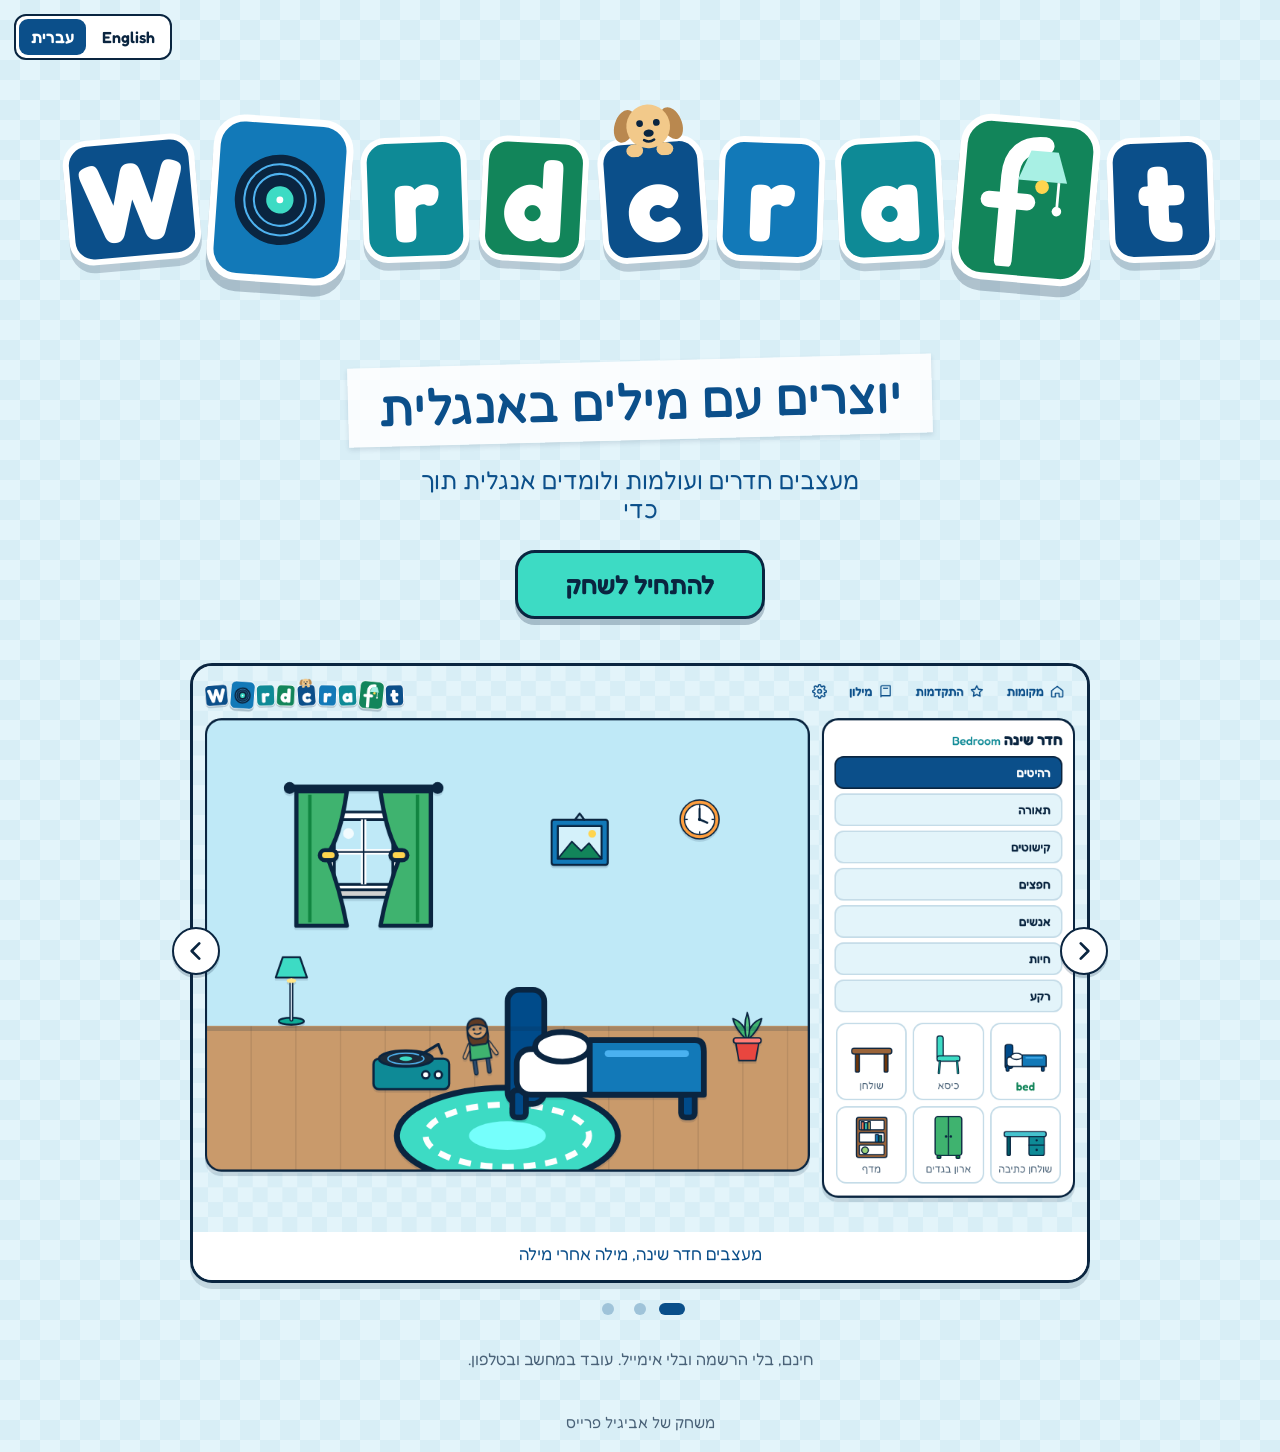
==== index.html @ b5afb5a6 "First playable version of Wordcraft - Landing page with the sticker logo, start button, swipeable sc" ====
<!doctype html>
<html lang="he" dir="rtl">
<head>
<meta charset="utf-8">
<meta name="viewport" content="width=device-width, initial-scale=1, viewport-fit=cover">
<title>Wordcraft – יוצרים עם מילים באנגלית</title>
<meta name="description" content="Wordcraft: מעצבים חדרים ועולמות ולומדים אנגלית תוך כדי. משחק חינמי בדפדפן, בלי הרשמה.">
<meta name="theme-color" content="#0B4F8A">
<link rel="manifest" href="manifest.webmanifest">
<link rel="icon" href="icons/icon.svg" type="image/svg+xml">
<link rel="stylesheet" href="css/style.css">
</head>
<body class="landing">
<div class="lang-switch" dir="ltr">
  <button data-lang="he" aria-pressed="true">עברית</button>
  <button data-lang="en" aria-pressed="false">English</button>
</div>
<main class="land">
  <div class="land-logo" id="logo"></div>
  <p class="land-tagline" data-t="tagline">מעצבים חדרים ועולמות ולומדים אנגלית תוך כדי</p>
  <a class="btn primary huge" href="play.html" id="start" data-t="start">להתחיל לשחק</a>

  <section class="shots" aria-roledescription="carousel" aria-label="Screenshots">
    <button class="shot-nav prev" aria-label="Previous screenshot"><svg viewBox="0 0 24 24" aria-hidden="true"><path d="M15 5l-7 7 7 7" fill="none" stroke="currentColor" stroke-width="2.5" stroke-linecap="round" stroke-linejoin="round"/></svg></button>
    <div class="shot-track" id="track" dir="ltr" tabindex="0">
      <figure class="shot"><img src="images/screen-bedroom.png" alt="חדר שינה מעוצב במשחק" width="1200" height="760" loading="lazy"><figcaption data-t="cap1">מעצבים חדר שינה, מילה אחרי מילה</figcaption></figure>
      <figure class="shot"><img src="images/screen-park.png" alt="פארק מעוצב במשחק" width="1200" height="760" loading="lazy"><figcaption data-t="cap2">בונים פארק, ונותנים לאנשים פעולות במשפטים</figcaption></figure>
      <figure class="shot"><img src="images/screen-task.png" alt="משימת מילה במשחק" width="1200" height="760" loading="lazy"><figcaption data-t="cap3">כל חפץ נפתח במשימה קטנה באנגלית</figcaption></figure>
    </div>
    <button class="shot-nav next" aria-label="Next screenshot"><svg viewBox="0 0 24 24" aria-hidden="true"><path d="M9 5l7 7-7 7" fill="none" stroke="currentColor" stroke-width="2.5" stroke-linecap="round" stroke-linejoin="round"/></svg></button>
    <div class="dots" role="tablist"></div>
  </section>

  <p class="land-note" data-t="note">חינם, בלי הרשמה ובלי אימייל. עובד במחשב ובטלפון.</p>
</main>
<footer class="land-foot"><span data-t="by">משחק של אביגיל פרייס</span></footer>

<script type="module">
import { logoHTML } from './js/logo.js';
document.getElementById('logo').innerHTML = logoHTML();

const TEXT = {
  he: { tagline: 'מעצבים חדרים ועולמות ולומדים אנגלית תוך כדי', start: 'להתחיל לשחק', note: 'חינם, בלי הרשמה ובלי אימייל. עובד במחשב ובטלפון.',
        cap1: 'מעצבים חדר שינה, מילה אחרי מילה', cap2: 'בונים פארק, ונותנים לאנשים פעולות במשפטים', cap3: 'כל חפץ נפתח במשימה קטנה באנגלית', by: 'משחק של אביגיל פרייס' },
  en: { tagline: 'Design rooms and worlds, and learn English along the way', start: 'Start playing', note: 'Free, no sign-up, no email. Works on computer and phone.',
        cap1: 'Design a bedroom, word by word', cap2: 'Build a park and give people actions with sentences', cap3: 'Every item opens with a small English task', by: 'A game by Avigail Price' },
};
let lang = 'he';
try { const s = JSON.parse(localStorage.getItem('wordcraft.v1') || '{}'); if (s.ui) lang = s.ui; } catch {}
function setLang(l) {
  lang = l;
  document.documentElement.lang = l;
  document.documentElement.dir = l === 'he' ? 'rtl' : 'ltr';
  document.querySelectorAll('[data-t]').forEach((el) => { el.textContent = TEXT[l][el.dataset.t]; });
  document.querySelectorAll('[data-lang]').forEach((b) => b.setAttribute('aria-pressed', b.dataset.lang === l));
  document.getElementById('start').href = 'play.html?lang=' + l;
}
document.querySelectorAll('[data-lang]').forEach((b) => { b.onclick = () => setLang(b.dataset.lang); });
setLang(lang);

// Screenshots: one at a time, swipe or tap the arrows (no auto-play).
const track = document.getElementById('track');
const shots = [...track.children];
const dots = document.querySelector('.dots');
dots.innerHTML = shots.map((_, i) => `<button role="tab" aria-label="${i + 1}"></button>`).join('');
const go = (i) => { i = (i + shots.length) % shots.length; track.scrollTo({ left: shots[i].offsetLeft - track.offsetLeft, behavior: 'smooth' }); };
const current = () => Math.round(track.scrollLeft / track.clientWidth);
const mark = () => [...dots.children].forEach((d, i) => d.setAttribute('aria-selected', i === current()));
track.addEventListener('scroll', () => requestAnimationFrame(mark));
document.querySelector('.shot-nav.prev').onclick = () => go(current() - 1);
document.querySelector('.shot-nav.next').onclick = () => go(current() + 1);
[...dots.children].forEach((d, i) => { d.onclick = () => go(i); });
track.addEventListener('keydown', (e) => { if (e.key === 'ArrowLeft') go(current() - 1); if (e.key === 'ArrowRight') go(current() + 1); });
mark();
if ('serviceWorker' in navigator) navigator.serviceWorker.register('./sw.js').catch(() => {});
</script>
</body>
</html>
---- css/style.css ----
/* Wordcraft styles. Palette: blues, turquoise and greens with subtle checkers. */
/* Fredoka font, self-hosted (SIL Open Font License, see fonts/OFL-LICENSE.txt). Works offline. */
@font-face { font-family: 'Fredoka'; font-style: normal; font-display: swap; font-weight: 300 700;
  src: url(../fonts/fredoka-hebrew-wght-normal.woff2) format('woff2-variations');
  unicode-range: U+0307-0308, U+0590-05FF, U+200C-2010, U+20AA, U+25CC, U+FB1D-FB4F; }
@font-face { font-family: 'Fredoka'; font-style: normal; font-display: swap; font-weight: 300 700;
  src: url(../fonts/fredoka-latin-wght-normal.woff2) format('woff2-variations');
  unicode-range: U+0000-00FF, U+0131, U+0152-0153, U+02BB-02BC, U+02C6, U+02DA, U+02DC, U+0304, U+0308, U+0329, U+2000-206F, U+20AC, U+2122, U+2191, U+2193, U+2212, U+2215, U+FEFF, U+FFFD; }
:root {
  --navy: #0A2540;
  --blue: #0B4F8A;
  --mid: #1279B8;
  --teal: #0E8A96;
  --green: #12855A;
  --turq: #3DDBC4;
  --turq-dark: #0B8C7C;
  --sky: #E3F4FA;
  --sky2: #D8EEF6;
  --white: #FFFFFF;
  --muted: #4A6278;
  --radius: 18px;
  --shadow: 0 6px 0 rgba(10, 37, 64, 0.14);
  font-family: 'Fredoka', system-ui, 'Segoe UI', Arial, sans-serif;
  color: var(--navy);
}
* { box-sizing: border-box; }
html, body { margin: 0; min-height: 100%; }
body {
  background: repeating-conic-gradient(var(--sky2) 0 25%, var(--sky) 0 50%) 0 0 / 40px 40px;
  -webkit-tap-highlight-color: transparent;
}
button { font: inherit; color: inherit; cursor: pointer; }
svg { display: block; }
:focus-visible { outline: 3px solid var(--mid); outline-offset: 2px; }
.small { font-size: 0.92rem; color: var(--muted); }
.center { text-align: center; }
.loading { text-align: center; margin-top: 30vh; font-size: 1.4rem; }

/* ---------- buttons ---------- */
.btn {
  display: inline-flex; align-items: center; justify-content: center; gap: 8px;
  min-height: 44px; padding: 8px 18px; border-radius: 14px; border: 2px solid var(--navy);
  background: var(--white); font-weight: 600; font-size: 1rem; text-decoration: none;
  box-shadow: 0 3px 0 rgba(10, 37, 64, 0.2); transition: transform 0.08s;
}
.btn:active { transform: translateY(2px); box-shadow: 0 1px 0 rgba(10, 37, 64, 0.2); }
.btn svg { width: 20px; height: 20px; }
.btn.primary { background: var(--turq); border-color: var(--navy); color: var(--navy); }
.btn.primary:hover { background: #55E3CF; }
.btn.danger { background: #FFE5E2; border-color: #B3261E; color: #8C1D18; }
.btn.ghost { border-color: transparent; background: transparent; box-shadow: none; color: var(--blue); }
.btn.ghost:hover { background: rgba(255, 255, 255, 0.7); }
.btn.huge { font-size: 1.6rem; padding: 16px 48px; min-height: 64px; border-radius: 20px; border-width: 3px; box-shadow: 0 6px 0 rgba(10, 37, 64, 0.25); }
.icon-btn { width: 44px; height: 44px; border-radius: 12px; border: 2px solid transparent; background: transparent; display: grid; place-items: center; }
.icon-btn:hover { background: var(--sky); }
.icon-btn svg { width: 24px; height: 24px; }

/* ---------- logo ---------- */
.logo { display: flex; flex-direction: column; align-items: center; gap: 0.7em; }
.lg-row { display: flex; align-items: center; gap: 0.11em; font-weight: 700; font-size: 1em; line-height: 1; }
.lg-tile {
  position: relative; display: flex; align-items: center; justify-content: center;
  width: 0.95em; height: 1.12em; font-size: 1em; color: #fff; text-transform: lowercase;
  border: 0.055em solid #fff; border-radius: 0.22em; box-shadow: 0 0.07em 0 rgba(10, 37, 64, 0.2);
}
.lg-tile.big { width: 1.25em; height: 1.48em; border-width: 0.07em; border-radius: 0.28em; box-shadow: 0 0.1em 0 rgba(10, 37, 64, 0.24); }
.lg-tile:first-child { text-transform: none; width: 1.18em; }
.lg-tile svg { width: 76%; height: auto; }
.lg-tile .lg-dog { position: absolute; top: -0.42em; left: 50%; width: 0.72em; margin-left: -0.36em; }
.lg-sub {
  margin: 0; padding: 0.18em 0.6em; font-size: 0.45em; font-weight: 500; color: var(--blue);
  background: rgba(255, 255, 255, 0.85); transform: rotate(-1.5deg); box-shadow: 0 0.05em 0.1em rgba(10, 37, 64, 0.12);
}

/* ---------- landing ---------- */
.landing .lang-switch { position: absolute; top: 14px; left: 14px; display: flex; gap: 4px; background: #fff; border: 2px solid var(--navy); border-radius: 12px; padding: 3px; }
.lang-switch button { border: 0; background: transparent; padding: 6px 12px; border-radius: 9px; min-height: 36px; font-weight: 600; }
.lang-switch button[aria-pressed="true"] { background: var(--blue); color: #fff; }
.land { max-width: 1100px; margin: 0 auto; padding: 72px 20px 24px; display: flex; flex-direction: column; align-items: center; gap: 26px; text-align: center; }
.land-logo { font-size: clamp(34px, 9.5vw, 112px); padding-top: 0.4em; }
.land-tagline { margin: 0; font-size: clamp(1.05rem, 2.6vw, 1.5rem); color: var(--blue); max-width: 34ch; }
.land-note { margin: 0; color: var(--muted); }
.land-foot { text-align: center; padding: 20px; color: var(--muted); font-size: 0.95rem; }
.shots { position: relative; width: min(900px, 100%); margin-top: 18px; }
.shot-track { display: flex; overflow-x: auto; scroll-snap-type: x mandatory; scrollbar-width: none; border-radius: 22px; border: 3px solid var(--navy); background: #fff; box-shadow: var(--shadow); }
.shot-track::-webkit-scrollbar { display: none; }
.shot { flex: 0 0 100%; margin: 0; scroll-snap-align: center; }
.shot img { width: 100%; height: auto; display: block; aspect-ratio: 1200 / 760; object-fit: cover; background: var(--sky); }
.shot figcaption { padding: 12px 16px 16px; font-size: 1.05rem; color: var(--blue); }
.shot-nav { position: absolute; top: 40%; width: 48px; height: 48px; border-radius: 50%; border: 2px solid var(--navy); background: #fff; display: grid; place-items: center; box-shadow: 0 3px 0 rgba(10, 37, 64, 0.2); z-index: 2; }
.shot-nav svg { width: 26px; height: 26px; }
.shot-nav.prev { left: -18px; }
.shot-nav.next { right: -18px; }
.dots { display: flex; justify-content: center; gap: 4px; margin-top: 12px; }
.dots button { width: 28px; height: 28px; border: 0; background: transparent; display: grid; place-items: center; padding: 0; }
.dots button::after { content: ''; width: 12px; height: 12px; border-radius: 50%; background: #9FC3D9; }
.dots button[aria-selected="true"]::after { background: var(--blue); width: 26px; border-radius: 6px; }
@media (max-width: 640px) { .shot-nav { display: none; } .land { padding-top: 64px; } }

/* ---------- top bar ---------- */
.topbar { display: flex; align-items: center; justify-content: space-between; gap: 10px; padding: 10px 16px 4px; flex-wrap: wrap; }
.mini-logo { font-size: 26px; text-decoration: none; padding-top: 10px; }
.top-actions { display: flex; gap: 2px; flex-wrap: wrap; }
.top-actions .btn { padding: 6px 12px; }
.glowable { position: relative; }
.glowable.glow::after { content: ''; position: absolute; top: 2px; inset-inline-end: -2px; width: 12px; height: 12px; border-radius: 50%; background: #FFD54F; border: 2px solid var(--navy); box-shadow: 0 0 0 0 rgba(255, 213, 79, 0.8); animation: glow 1.4s infinite; }
@keyframes glow { 0% { box-shadow: 0 0 0 0 rgba(255, 213, 79, 0.9); } 70% { box-shadow: 0 0 0 12px rgba(255, 213, 79, 0); } 100% { box-shadow: 0 0 0 0 rgba(255, 213, 79, 0); } }
@media (max-width: 560px) { .top-actions .btn span { display: none; } .top-actions .btn { padding: 6px 10px; } .mini-logo { font-size: 20px; } }

/* ---------- home ---------- */
.home { max-width: 1000px; margin: 0 auto; padding: 16px 20px 40px; }
.home-title { font-size: clamp(1.6rem, 4vw, 2.4rem); margin: 18px 0 4px; text-align: center; }
.home-sub { text-align: center; color: var(--muted); margin: 0 0 24px; }
.place-grid { display: grid; grid-template-columns: repeat(auto-fill, minmax(210px, 1fr)); gap: 18px; }
.place-card {
  position: relative; display: flex; flex-direction: column; align-items: center; gap: 6px; padding: 18px 14px 16px;
  background: #fff; border: 3px solid var(--navy); border-radius: 22px; box-shadow: var(--shadow); transition: transform 0.12s;
}
.place-card:hover { transform: translateY(-3px) rotate(-0.6deg); }
.place-card.soon { background: rgba(255, 255, 255, 0.6); border-style: dashed; justify-content: center; cursor: default; box-shadow: none; }
.place-card.soon:hover { transform: none; }
.place-art { display: flex; gap: 4px; height: 80px; align-items: flex-end; }
.place-art span { width: 64px; }
.place-name { font-weight: 600; font-size: 1.2rem; }
.place-en { color: var(--teal); font-size: 0.95rem; }
.place-count { position: absolute; top: 10px; inset-inline-start: 10px; min-width: 28px; height: 28px; padding: 0 8px; border-radius: 14px; background: var(--turq); border: 2px solid var(--navy); font-weight: 600; display: grid; place-items: center; }

/* ---------- world ---------- */
.world { display: grid; grid-template-columns: minmax(0, 1fr) 340px; gap: 16px; padding: 8px 16px 20px; max-width: 1400px; margin: 0 auto; align-items: start; }
@media (max-width: 860px) { .world { grid-template-columns: 1fr; } }
.scene-wrap { position: relative; }
.scene {
  user-select: none; -webkit-user-select: none;
  position: relative; width: 100%; aspect-ratio: 4 / 3; max-height: calc(100vh - 120px); overflow: hidden; touch-action: none;
  border: 3px solid var(--navy); border-radius: 22px; box-shadow: var(--shadow);
  background: linear-gradient(to bottom, var(--s0) 0 var(--split), var(--s1) var(--split) 100%);
}
.scene::before { content: ''; position: absolute; inset: 0; pointer-events: none; }
.scene-bedroom::before { background: repeating-linear-gradient(90deg, transparent 0 58px, rgba(0, 0, 0, 0.08) 58px 60px) 0 var(--split) / 100% 100% no-repeat; clip-path: inset(var(--split) 0 0 0); }
.scene-bedroom::after { content: ''; position: absolute; left: 0; right: 0; top: var(--split); height: 6px; background: rgba(10, 37, 64, 0.18); }
.scene-park::before { background: radial-gradient(circle at 20% 80%, rgba(255, 255, 255, 0.18) 0 2px, transparent 3px) 0 0 / 26px 22px; clip-path: inset(var(--split) 0 0 0); }
.scene-track::before { background: repeating-linear-gradient(90deg, #fff 0 40px, transparent 40px 80px) 0 calc(var(--split) + (100% - var(--split)) / 2) / 100% 5px no-repeat; }
.scene-track::after { content: ''; position: absolute; left: 0; right: 0; top: var(--split); height: 10px; background: repeating-linear-gradient(90deg, #E9463F 0 24px, #fff 24px 48px); border-bottom: 2px solid var(--navy); }
.scene-dressup { background: var(--s0); display: grid; place-items: center; }
.scene-empty { position: absolute; inset: 0; display: grid; place-items: center; margin: 0; padding: 20px; text-align: center; font-size: 1.15rem; color: var(--blue); }

.placed { position: absolute; transform: translate(-50%, -50%); cursor: grab; user-select: none; touch-action: none; }
.placed svg { width: 100%; height: auto; overflow: visible; filter: drop-shadow(0 3px 0 rgba(10, 37, 64, 0.12)); }
.placed.sel .flipper { outline: 3px dashed var(--mid); outline-offset: 4px; border-radius: 8px; }
.placed.dragging { cursor: grabbing; z-index: 50; }
.placed.dragging svg { filter: drop-shadow(0 10px 6px rgba(10, 37, 64, 0.25)); }
.pop-in .flipper { animation: popin 0.4s cubic-bezier(0.3, 1.6, 0.6, 1); }
@keyframes popin { from { transform: scale(0.2); } }
.zz { position: absolute; top: -10%; right: -10%; font-weight: 700; color: var(--blue); font-size: 0.9rem; animation: zz 2s infinite; }
@keyframes zz { 50% { transform: translateY(-6px); opacity: 0.5; } }
.act-sit .flipper { transform-origin: bottom; }
.act-sit svg { transform: scaleY(0.82) translateY(10%); }
.act-dance svg { animation: dance 0.9s ease-in-out infinite; transform-origin: bottom center; }
.act-jump svg { animation: jump 0.8s ease-in-out infinite; }
.act-sleep svg { transform: rotate(-80deg); }
.act-wave svg { animation: wave 1.2s ease-in-out infinite; transform-origin: bottom center; }
@keyframes dance { 0%, 100% { transform: rotate(-8deg); } 50% { transform: rotate(8deg); } }
@keyframes jump { 0%, 100% { transform: translateY(0); } 50% { transform: translateY(-22%); } }
@keyframes wave { 0%, 100% { transform: rotate(0); } 50% { transform: rotate(5deg); } }
@media (prefers-reduced-motion: reduce) { .act-dance svg, .act-jump svg, .act-wave svg, .zz, .glowable.glow::after { animation: none; } }

.char-wrap { height: 94%; aspect-ratio: 1 / 2; border: 0; background: transparent; padding: 0; border-radius: 16px; }
.char-wrap svg { width: 100%; height: 100%; overflow: visible; }
.char-wrap.sel { outline: 3px dashed var(--mid); outline-offset: 4px; }

.toolbar {
  display: flex; align-items: center; gap: 4px; flex-wrap: wrap; justify-content: center; margin: 12px auto 0; width: fit-content; max-width: 100%;
  padding: 6px 8px; background: #fff; border: 2px solid var(--navy); border-radius: 16px; box-shadow: var(--shadow); user-select: none;
}
.toolbar[hidden] { display: none; }
.tb-name { font-weight: 600; padding: 0 8px; color: var(--blue); }
.tb { display: inline-flex; align-items: center; gap: 6px; min-height: 44px; min-width: 44px; padding: 6px 10px; border: 0; border-radius: 12px; background: transparent; justify-content: center; }
.tb:hover { background: var(--sky); }
.tb svg { width: 22px; height: 22px; }
.tb.danger { color: #B3261E; }
.tb.worn .mini { width: 34px; height: 34px; display: block; }
.tb.worn .mini svg { width: 100%; height: 100%; }

.panel { background: #fff; border: 3px solid var(--navy); border-radius: 22px; box-shadow: var(--shadow); padding: 14px; max-height: calc(100vh - 110px); display: flex; flex-direction: column; min-height: 0; }
@media (max-width: 860px) { .panel { max-height: none; } }
.panel-title { margin: 0 0 10px; font-size: 1.25rem; }
.panel-title .en { color: var(--teal); font-weight: 500; font-size: 1rem; }
.cats { display: flex; flex-direction: column; gap: 6px; margin-bottom: 12px; }
@media (max-width: 860px) { .cats { flex-direction: row; flex-wrap: wrap; } }
.cat { text-align: start; padding: 10px 14px; min-height: 44px; border-radius: 12px; border: 2px solid #C5DCE8; background: var(--sky); font-weight: 600; }
.cat.on { background: var(--blue); color: #fff; border-color: var(--navy); }
.grid { display: grid; grid-template-columns: repeat(auto-fill, minmax(88px, 1fr)); gap: 8px; overflow-y: auto; padding: 2px; }
.tile-item { position: relative; display: flex; flex-direction: column; align-items: center; gap: 2px; padding: 8px 4px 6px; border: 2px solid #C5DCE8; border-radius: 14px; background: #fff; min-height: 104px; }
.tile-item:hover { border-color: var(--mid); background: #F4FBFE; }
.tile-art { width: 64px; height: 64px; display: block; }
.tile-art svg { width: 100%; height: 100%; }
.tile-item .en { font-weight: 600; color: var(--green); font-size: 0.95rem; }
.tile-item .lbl { color: var(--muted); font-size: 0.85rem; }
.tile-item.locked .tile-art { filter: grayscale(1); opacity: 0.35; }
.tile-item .lock { position: absolute; inset: 0; display: flex; flex-direction: column; align-items: center; justify-content: center; gap: 2px; color: var(--navy); font-size: 0.75rem; text-align: center; padding: 4px; }
.tile-item .lock svg { width: 24px; height: 24px; }
.swatch-big { width: 56px; height: 56px; border-radius: 12px; border: 2px solid var(--navy); display: block; margin-bottom: 4px; }

/* ---------- overlays: task window, sheets ---------- */
.overlay { position: fixed; inset: 0; background: rgba(10, 37, 64, 0.45); display: grid; place-items: center; padding: 16px; z-index: 100; opacity: 0; transition: opacity 0.18s; }
.overlay.show { opacity: 1; }
.task {
  position: relative; width: min(520px, 100%); max-height: calc(100vh - 32px); overflow-y: auto; background: #fff; border: 3px solid var(--navy); border-radius: 26px;
  box-shadow: 0 10px 0 rgba(10, 37, 64, 0.25); padding: 22px 22px 18px; text-align: center; transform: scale(0.94); transition: transform 0.18s;
}
.overlay.show .task { transform: scale(1); }
.task.shake { animation: shake 0.35s; }
@keyframes shake { 20%, 60% { transform: translateX(-8px); } 40%, 80% { transform: translateX(8px); } }
.task.win { animation: win 0.5s; }
@keyframes win { 50% { transform: scale(1.04); } }
.task-close { position: absolute; top: 10px; inset-inline-end: 10px; }
.badge { position: absolute; top: 14px; inset-inline-start: 14px; background: #FFD54F; border: 2px solid var(--navy); border-radius: 10px; padding: 2px 10px; font-weight: 600; transform: rotate(-4deg); }
.task-art { width: 150px; height: 150px; margin: 4px auto 6px; background: repeating-conic-gradient(var(--sky2) 0 25%, var(--sky) 0 50%) 0 0 / 24px 24px; border-radius: 22px; border: 2px solid #C5DCE8; padding: 12px; }
.task-art svg { width: 100%; height: 100%; }
.task-prompt { font-size: 1.3rem; font-weight: 600; margin: 8px 0 14px; }
.task-body { display: flex; flex-direction: column; align-items: center; gap: 12px; }
.task-hint { min-height: 0; margin: 10px 0 0; font-size: 1.4rem; letter-spacing: 0.08em; color: var(--teal); font-weight: 600; white-space: pre-wrap; }
.task-hint.on { min-height: 1.6em; }
.task-feedback { min-height: 1.5em; margin: 8px 0 0; font-weight: 600; font-size: 1.1rem; }
.task-feedback.good { color: var(--green); }
.task-feedback.bad { color: #B3261E; }
.task-feedback.hint { color: var(--blue); }
.choices { display: grid; grid-template-columns: 1fr 1fr; gap: 10px; width: 100%; }
.choice { min-height: 56px; border: 2px solid var(--navy); border-radius: 14px; background: var(--sky); font-size: 1.3rem; font-weight: 600; box-shadow: 0 3px 0 rgba(10, 37, 64, 0.18); }
.choice:hover { background: #fff; }
.choice.right { background: var(--turq); }
.choice.gone { opacity: 0.25; text-decoration: line-through; box-shadow: none; }
.slots, .tiles { display: flex; flex-wrap: wrap; justify-content: center; gap: 6px; }
.slot { width: 44px; height: 52px; border: 0; border-bottom: 4px solid var(--navy); background: var(--sky); border-radius: 8px 8px 4px 4px; font-size: 1.6rem; font-weight: 700; }
.slot.locked { background: #CFF5EE; border-bottom-color: var(--turq-dark); }
.gap { width: 18px; }
.tile { min-width: 46px; height: 50px; padding: 0 10px; border: 2px solid var(--navy); border-radius: 12px; background: #fff; font-size: 1.5rem; font-weight: 600; box-shadow: 0 3px 0 rgba(10, 37, 64, 0.18); }
.tile.word { font-size: 1.15rem; }
.tile.used { opacity: 0.25; box-shadow: none; }
.sentence-line { min-height: 48px; width: 100%; border-bottom: 3px solid var(--navy); font-size: 1.3rem; font-weight: 600; display: flex; align-items: center; justify-content: center; }
.row { display: flex; gap: 8px; width: 100%; align-items: center; }
.row.center { justify-content: center; }
.text-in { flex: 1; min-width: 0; min-height: 52px; padding: 8px 14px; border: 2px solid var(--navy); border-radius: 14px; font: inherit; font-size: 1.3rem; }
.big-listen { min-height: 64px; padding: 10px 26px; font-size: 1.2rem; background: var(--sky); }
.big-listen svg { width: 30px; height: 30px; }
.mic.rec, .mic-sm.rec { background: #FFE5E2; animation: glow 1.2s infinite; }
.mic-sm { border: 2px solid var(--navy); flex: 0 0 auto; }
.value-chip { display: inline-flex; align-items: center; gap: 8px; padding: 6px 14px; border: 2px solid var(--navy); border-radius: 999px; font-weight: 600; background: var(--sky); }
.value-chip .sw { width: 22px; height: 22px; border-radius: 50%; border: 2px solid var(--navy); }
.small-box { width: min(420px, 100%); }

.sheet { width: min(640px, 100%); max-height: calc(100vh - 32px); overflow-y: auto; background: #fff; border: 3px solid var(--navy); border-radius: 24px; box-shadow: 0 10px 0 rgba(10, 37, 64, 0.25); }
.sheet-head { display: flex; align-items: center; justify-content: space-between; padding: 14px 16px 6px 20px; position: sticky; top: 0; background: #fff; }
.sheet-head h2 { margin: 0; font-size: 1.4rem; }
.sheet-body { padding: 4px 20px 22px; }
.sheet h3 { margin: 20px 0 8px; }
.rank-card { display: flex; flex-direction: column; align-items: center; padding: 16px; background: repeating-conic-gradient(var(--sky2) 0 25%, var(--sky) 0 50%) 0 0 / 24px 24px; border-radius: 18px; border: 2px solid #C5DCE8; }
.rank-label { color: var(--muted); }
.rank-name { font-size: 2rem; font-weight: 700; color: var(--blue); }
.rank-pts { font-weight: 600; color: var(--green); }
.bar { height: 18px; border-radius: 9px; background: var(--sky); border: 2px solid var(--navy); overflow: hidden; margin: 14px 0 6px; }
.bar span { display: block; height: 100%; background: linear-gradient(90deg, var(--turq), var(--mid)); }
.prizes { display: grid; grid-template-columns: repeat(auto-fill, minmax(120px, 1fr)); gap: 10px; }
.prize { display: flex; flex-direction: column; align-items: center; gap: 4px; padding: 10px; border: 2px dashed #C5DCE8; border-radius: 14px; text-align: center; font-size: 0.9rem; }
.prize .tile-art { filter: grayscale(1); opacity: 0.4; }
.prize span svg { width: 16px; height: 16px; display: inline-block; vertical-align: -3px; }
.prize.got { border-style: solid; border-color: var(--turq); background: #F0FCFA; }
.prize.got .tile-art { filter: none; opacity: 1; }
.dict { display: grid; grid-template-columns: repeat(auto-fill, minmax(120px, 1fr)); gap: 10px; }
.dict-item { display: flex; flex-direction: column; align-items: center; gap: 2px; padding: 10px; border: 2px solid #C5DCE8; border-radius: 14px; background: #fff; }
.dict-item b { color: var(--green); font-size: 1.1rem; }
.set-row { display: flex; align-items: center; justify-content: space-between; gap: 10px; padding: 6px 0; }
.seg { display: inline-flex; border: 2px solid var(--navy); border-radius: 12px; overflow: hidden; }
.seg button { min-width: 44px; min-height: 40px; border: 0; background: #fff; font-weight: 600; padding: 0 14px; }
.seg button + button { border-inline-start: 2px solid var(--navy); }
.seg button.on { background: var(--blue); color: #fff; }
.seg.wide button { min-width: 110px; }
.sheet .btn.danger { margin-top: 18px; }

.popover { position: absolute; z-index: 120; background: #fff; border: 2px solid var(--navy); border-radius: 16px; box-shadow: var(--shadow); padding: 8px; }
.palette { display: grid; grid-template-columns: repeat(6, 40px); gap: 6px; }
.palette .sw { width: 40px; height: 40px; border-radius: 50%; border: 2px solid var(--navy); }
.palette .sw:hover { transform: scale(1.1); }
.pop-list { display: flex; flex-direction: column; gap: 4px; min-width: 150px; }
.pop-item { min-height: 44px; border: 0; border-radius: 10px; background: var(--sky); font-weight: 600; padding: 0 14px; text-align: start; }
.pop-item:hover { background: var(--turq); }
.pop-row { display: flex; gap: 4px; }

.toast { position: fixed; left: 50%; bottom: 24px; transform: translate(-50%, 30px); background: var(--navy); color: #fff; padding: 12px 20px; border-radius: 14px; font-weight: 600; z-index: 200; opacity: 0; transition: all 0.25s; max-width: calc(100% - 32px); text-align: center; }
.toast.show { opacity: 1; transform: translate(-50%, 0); }
.confetti { position: fixed; top: -12px; width: 10px; height: 14px; border-radius: 2px; z-index: 150; pointer-events: none; animation: fall 1.8s ease-in forwards; }
@keyframes fall { to { transform: translate(var(--dx), 105vh) rotate(540deg); } }
.choice:last-child:nth-child(odd) { grid-column: 1 / -1; }
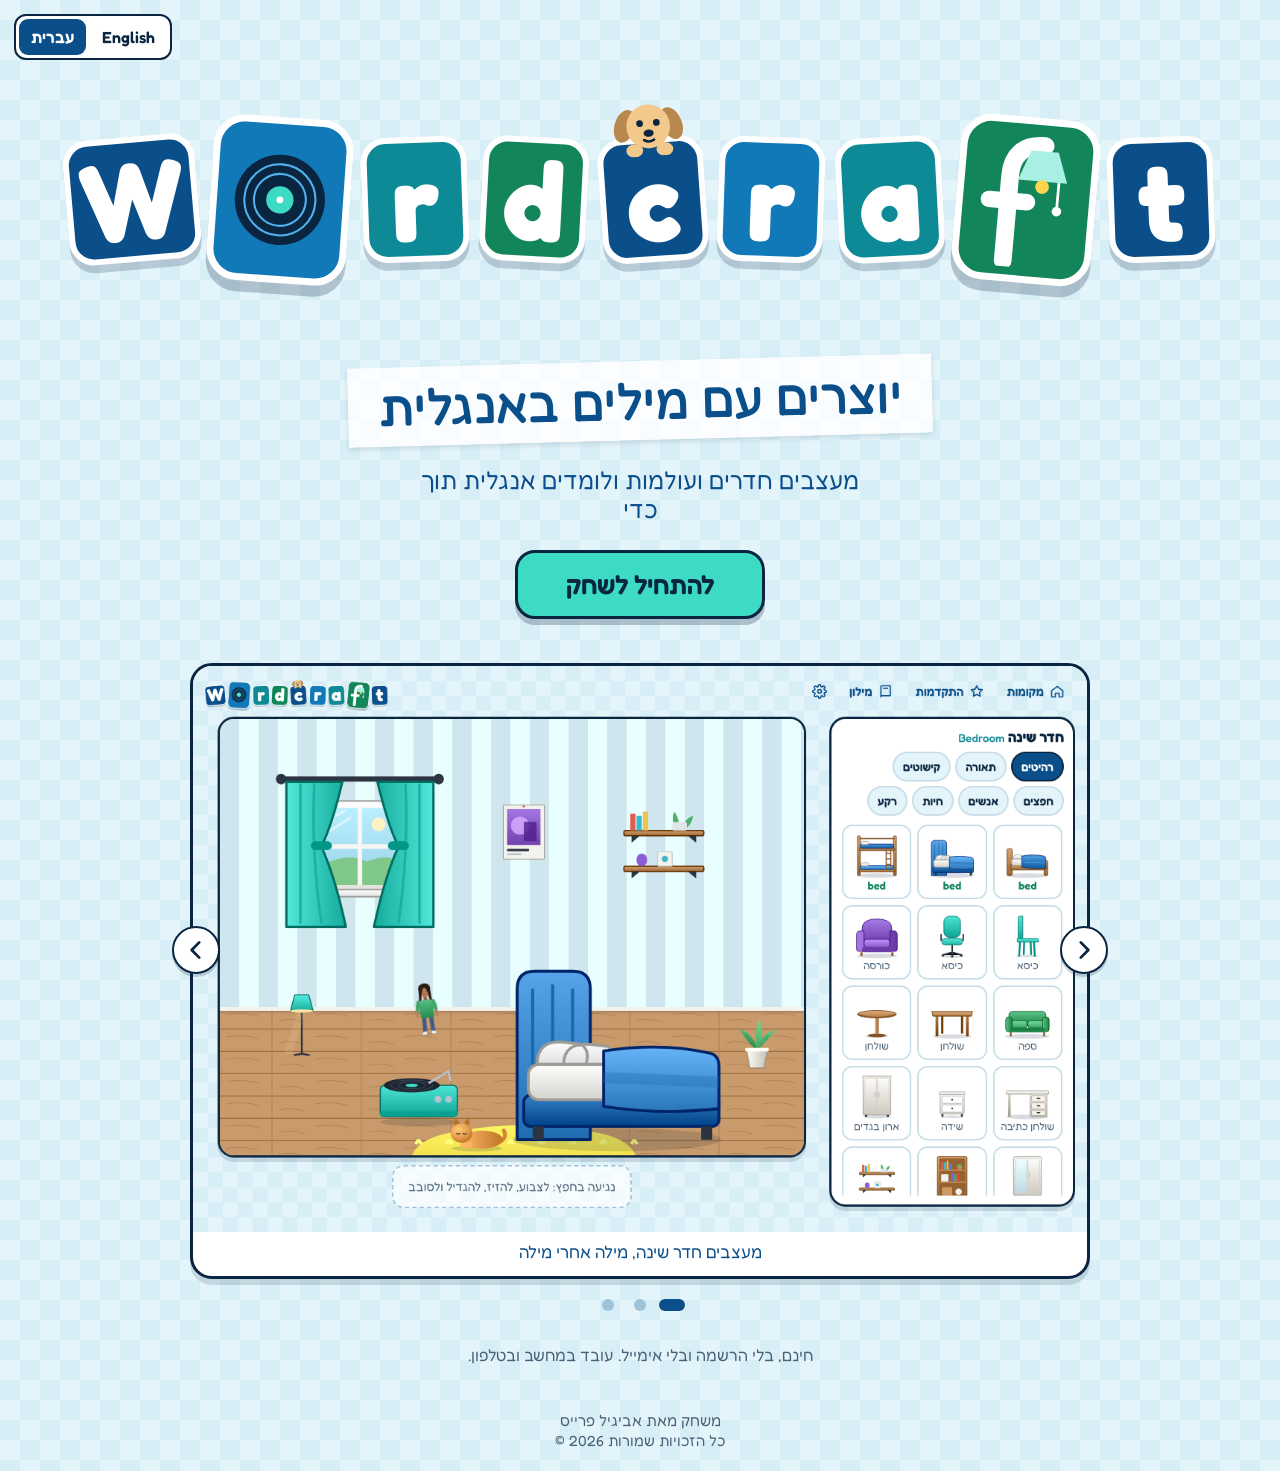
==== commit 93b6e984: "Feedback round 1: realistic teen style, dress-up rebuild, layout fixes Landing: screenshots sized to" ====
--- a/index.html
+++ b/index.html
@@ -22,10 +22,12 @@
 
   <section class="shots" aria-roledescription="carousel" aria-label="Screenshots">
     <button class="shot-nav prev" aria-label="Previous screenshot"><svg viewBox="0 0 24 24" aria-hidden="true"><path d="M15 5l-7 7 7 7" fill="none" stroke="currentColor" stroke-width="2.5" stroke-linecap="round" stroke-linejoin="round"/></svg></button>
-    <div class="shot-track" id="track" dir="ltr" tabindex="0">
-      <figure class="shot"><img src="images/screen-bedroom.png" alt="חדר שינה מעוצב במשחק" width="1200" height="760" loading="lazy"><figcaption data-t="cap1">מעצבים חדר שינה, מילה אחרי מילה</figcaption></figure>
-      <figure class="shot"><img src="images/screen-park.png" alt="פארק מעוצב במשחק" width="1200" height="760" loading="lazy"><figcaption data-t="cap2">בונים פארק, ונותנים לאנשים פעולות במשפטים</figcaption></figure>
-      <figure class="shot"><img src="images/screen-task.png" alt="משימת מילה במשחק" width="1200" height="760" loading="lazy"><figcaption data-t="cap3">כל חפץ נפתח במשימה קטנה באנגלית</figcaption></figure>
+    <div class="shot-view" id="view" dir="ltr" tabindex="0">
+      <div class="shot-strip" id="strip">
+        <figure class="shot"><img src="images/screen-bedroom.png" alt="חדר שינה מעוצב במשחק" width="1200" height="760"><figcaption data-t="cap1">מעצבים חדר שינה, מילה אחרי מילה</figcaption></figure>
+        <figure class="shot"><img src="images/screen-park.png" alt="פארק מעוצב במשחק" width="1200" height="760"><figcaption data-t="cap2">בונים פארק, ונותנים לאנשים פעולות במשפטים</figcaption></figure>
+        <figure class="shot"><img src="images/screen-task.png" alt="משימת מילה במשחק" width="1200" height="760"><figcaption data-t="cap3">כל חפץ נפתח במשימה קטנה באנגלית</figcaption></figure>
+      </div>
     </div>
     <button class="shot-nav next" aria-label="Next screenshot"><svg viewBox="0 0 24 24" aria-hidden="true"><path d="M9 5l7 7-7 7" fill="none" stroke="currentColor" stroke-width="2.5" stroke-linecap="round" stroke-linejoin="round"/></svg></button>
     <div class="dots" role="tablist"></div>
@@ -33,7 +35,7 @@
 
   <p class="land-note" data-t="note">חינם, בלי הרשמה ובלי אימייל. עובד במחשב ובטלפון.</p>
 </main>
-<footer class="land-foot"><span data-t="by">משחק של אביגיל פרייס</span></footer>
+<footer class="land-foot"><p data-t="by">משחק מאת אביגיל פרייס</p><p class="small" data-t="rights">כל הזכויות שמורות 2026 ©</p></footer>
 
 <script type="module">
 import { logoHTML } from './js/logo.js';
@@ -41,12 +43,12 @@
 
 const TEXT = {
   he: { tagline: 'מעצבים חדרים ועולמות ולומדים אנגלית תוך כדי', start: 'להתחיל לשחק', note: 'חינם, בלי הרשמה ובלי אימייל. עובד במחשב ובטלפון.',
-        cap1: 'מעצבים חדר שינה, מילה אחרי מילה', cap2: 'בונים פארק, ונותנים לאנשים פעולות במשפטים', cap3: 'כל חפץ נפתח במשימה קטנה באנגלית', by: 'משחק של אביגיל פרייס' },
+        cap1: 'מעצבים חדר שינה, מילה אחרי מילה', cap2: 'בונים פארק, ונותנים לאנשים פעולות במשפטים', cap3: 'כל חפץ נפתח במשימה קטנה באנגלית', by: 'משחק מאת אביגיל פרייס', rights: 'כל הזכויות שמורות 2026 ©' },
   en: { tagline: 'Design rooms and worlds, and learn English along the way', start: 'Start playing', note: 'Free, no sign-up, no email. Works on computer and phone.',
-        cap1: 'Design a bedroom, word by word', cap2: 'Build a park and give people actions with sentences', cap3: 'Every item opens with a small English task', by: 'A game by Avigail Price' },
+        cap1: 'Design a bedroom, word by word', cap2: 'Build a park and give people actions with sentences', cap3: 'Every item opens with a small English task', by: 'A game by Avigail Price', rights: '© 2026 All rights reserved' },
 };
 let lang = 'he';
-try { const s = JSON.parse(localStorage.getItem('wordcraft.v1') || '{}'); if (s.ui) lang = s.ui; } catch {}
+try { const s = JSON.parse(localStorage.getItem('wordcraft.v2') || '{}'); if (s.ui) lang = s.ui; } catch {}
 function setLang(l) {
   lang = l;
   document.documentElement.lang = l;
@@ -59,19 +61,39 @@
 setLang(lang);
 
 // Screenshots: one at a time, swipe or tap the arrows (no auto-play).
-const track = document.getElementById('track');
-const shots = [...track.children];
+// The strip loops forward: after the last picture, the first one comes in from the right.
+const view = document.getElementById('view');
+const strip = document.getElementById('strip');
+const real = [...strip.children];
+const n = real.length;
+strip.appendChild(real[0].cloneNode(true));
+strip.insertBefore(real[n - 1].cloneNode(true), real[0]);
+strip.querySelectorAll('figure').forEach((f, i) => { if (i === 0 || i === n + 1) f.setAttribute('aria-hidden', 'true'); });
+let pos = 1, busy = false;
 const dots = document.querySelector('.dots');
-dots.innerHTML = shots.map((_, i) => `<button role="tab" aria-label="${i + 1}"></button>`).join('');
-const go = (i) => { i = (i + shots.length) % shots.length; track.scrollTo({ left: shots[i].offsetLeft - track.offsetLeft, behavior: 'smooth' }); };
-const current = () => Math.round(track.scrollLeft / track.clientWidth);
-const mark = () => [...dots.children].forEach((d, i) => d.setAttribute('aria-selected', i === current()));
-track.addEventListener('scroll', () => requestAnimationFrame(mark));
-document.querySelector('.shot-nav.prev').onclick = () => go(current() - 1);
-document.querySelector('.shot-nav.next').onclick = () => go(current() + 1);
-[...dots.children].forEach((d, i) => { d.onclick = () => go(i); });
-track.addEventListener('keydown', (e) => { if (e.key === 'ArrowLeft') go(current() - 1); if (e.key === 'ArrowRight') go(current() + 1); });
-mark();
+dots.innerHTML = real.map((_, i) => `<button role="tab" aria-label="${i + 1}"></button>`).join('');
+function place(anim) {
+  strip.style.transition = anim ? 'transform .45s ease' : 'none';
+  strip.style.transform = `translateX(${-pos * 100}%)`;
+  const cur = (pos - 1 + n) % n;
+  [...dots.children].forEach((d, i) => d.setAttribute('aria-selected', i === cur));
+}
+function go(step) { if (busy) return; busy = true; pos += step; place(true); }
+strip.addEventListener('transitionend', () => {
+  if (pos === n + 1) pos = 1;
+  if (pos === 0) pos = n;
+  place(false);
+  busy = false;
+});
+document.querySelector('.shot-nav.prev').onclick = () => go(-1);
+document.querySelector('.shot-nav.next').onclick = () => go(1);
+[...dots.children].forEach((d, i) => { d.onclick = () => { if (!busy && i + 1 !== pos) { busy = true; pos = i + 1; place(true); } }; });
+view.addEventListener('keydown', (e) => { if (e.key === 'ArrowLeft') go(-1); if (e.key === 'ArrowRight') go(1); });
+let sx = null;
+view.addEventListener('pointerdown', (e) => { sx = e.clientX; });
+view.addEventListener('pointerup', (e) => { if (sx === null) return; const dx = e.clientX - sx; sx = null; if (Math.abs(dx) > 40) go(dx < 0 ? 1 : -1); });
+view.addEventListener('pointercancel', () => { sx = null; });
+place(false);
 if ('serviceWorker' in navigator) navigator.serviceWorker.register('./sw.js').catch(() => {});
 </script>
 </body>
--- a/css/style.css
+++ b/css/style.css
@@ -81,12 +81,13 @@
 .land-tagline { margin: 0; font-size: clamp(1.05rem, 2.6vw, 1.5rem); color: var(--blue); max-width: 34ch; }
 .land-note { margin: 0; color: var(--muted); }
 .land-foot { text-align: center; padding: 20px; color: var(--muted); font-size: 0.95rem; }
-.shots { position: relative; width: min(900px, 100%); margin-top: 18px; }
-.shot-track { display: flex; overflow-x: auto; scroll-snap-type: x mandatory; scrollbar-width: none; border-radius: 22px; border: 3px solid var(--navy); background: #fff; box-shadow: var(--shadow); }
-.shot-track::-webkit-scrollbar { display: none; }
-.shot { flex: 0 0 100%; margin: 0; scroll-snap-align: center; }
-.shot img { width: 100%; height: auto; display: block; aspect-ratio: 1200 / 760; object-fit: cover; background: var(--sky); }
-.shot figcaption { padding: 12px 16px 16px; font-size: 1.05rem; color: var(--blue); }
+.land-foot p { margin: 2px 0; }
+.shots { position: relative; width: min(900px, 100%, calc(68vh * 1.58)); margin-top: 18px; }
+.shot-view { overflow: hidden; border-radius: 22px; border: 3px solid var(--navy); background: #fff; box-shadow: var(--shadow); touch-action: pan-y; }
+.shot-strip { display: flex; }
+.shot { flex: 0 0 100%; margin: 0; user-select: none; }
+.shot img { width: 100%; height: auto; display: block; aspect-ratio: 1200 / 760; object-fit: cover; background: var(--sky); pointer-events: none; }
+.shot figcaption { padding: 10px 16px 14px; font-size: 1.05rem; color: var(--blue); }
 .shot-nav { position: absolute; top: 40%; width: 48px; height: 48px; border-radius: 50%; border: 2px solid var(--navy); background: #fff; display: grid; place-items: center; box-shadow: 0 3px 0 rgba(10, 37, 64, 0.2); z-index: 2; }
 .shot-nav svg { width: 26px; height: 26px; }
 .shot-nav.prev { left: -18px; }
@@ -98,8 +99,8 @@
 @media (max-width: 640px) { .shot-nav { display: none; } .land { padding-top: 64px; } }
 
 /* ---------- top bar ---------- */
-.topbar { display: flex; align-items: center; justify-content: space-between; gap: 10px; padding: 10px 16px 4px; flex-wrap: wrap; }
-.mini-logo { font-size: 26px; text-decoration: none; padding-top: 10px; }
+.topbar { display: flex; align-items: center; justify-content: space-between; gap: 10px; padding: 6px 16px 2px; flex-wrap: wrap; min-height: 64px; }
+.mini-logo { font-size: 24px; text-decoration: none; padding-top: 10px; }
 .top-actions { display: flex; gap: 2px; flex-wrap: wrap; }
 .top-actions .btn { padding: 6px 12px; }
 .glowable { position: relative; }
@@ -126,80 +127,83 @@
 .place-count { position: absolute; top: 10px; inset-inline-start: 10px; min-width: 28px; height: 28px; padding: 0 8px; border-radius: 14px; background: var(--turq); border: 2px solid var(--navy); font-weight: 600; display: grid; place-items: center; }
 
 /* ---------- world ---------- */
-.world { display: grid; grid-template-columns: minmax(0, 1fr) 340px; gap: 16px; padding: 8px 16px 20px; max-width: 1400px; margin: 0 auto; align-items: start; }
-@media (max-width: 860px) { .world { grid-template-columns: 1fr; } }
-.scene-wrap { position: relative; }
+/* Everything fits in one screen: header ~72px, toolbar ~62px. */
+.world { --avail: calc(100vh - 96px); display: grid; grid-template-columns: minmax(0, 1fr) 330px; gap: 14px; padding: 4px 16px 12px; max-width: 1500px; margin: 0 auto; align-items: start; }
+@supports (height: 100dvh) { .world { --avail: calc(100dvh - 96px); } }
+@media (max-width: 860px) { .world { grid-template-columns: 1fr; --avail: 100vw; } }
+.scene-wrap { display: flex; flex-direction: column; align-items: center; gap: 10px; min-width: 0; }
 .scene {
-  user-select: none; -webkit-user-select: none;
-  position: relative; width: 100%; aspect-ratio: 4 / 3; max-height: calc(100vh - 120px); overflow: hidden; touch-action: none;
-  border: 3px solid var(--navy); border-radius: 22px; box-shadow: var(--shadow);
-  background: linear-gradient(to bottom, var(--s0) 0 var(--split), var(--s1) var(--split) 100%);
-}
-.scene::before { content: ''; position: absolute; inset: 0; pointer-events: none; }
-.scene-bedroom::before { background: repeating-linear-gradient(90deg, transparent 0 58px, rgba(0, 0, 0, 0.08) 58px 60px) 0 var(--split) / 100% 100% no-repeat; clip-path: inset(var(--split) 0 0 0); }
-.scene-bedroom::after { content: ''; position: absolute; left: 0; right: 0; top: var(--split); height: 6px; background: rgba(10, 37, 64, 0.18); }
-.scene-park::before { background: radial-gradient(circle at 20% 80%, rgba(255, 255, 255, 0.18) 0 2px, transparent 3px) 0 0 / 26px 22px; clip-path: inset(var(--split) 0 0 0); }
-.scene-track::before { background: repeating-linear-gradient(90deg, #fff 0 40px, transparent 40px 80px) 0 calc(var(--split) + (100% - var(--split)) / 2) / 100% 5px no-repeat; }
-.scene-track::after { content: ''; position: absolute; left: 0; right: 0; top: var(--split); height: 10px; background: repeating-linear-gradient(90deg, #E9463F 0 24px, #fff 24px 48px); border-bottom: 2px solid var(--navy); }
-.scene-dressup { background: var(--s0); display: grid; place-items: center; }
-.scene-empty { position: absolute; inset: 0; display: grid; place-items: center; margin: 0; padding: 20px; text-align: center; font-size: 1.15rem; color: var(--blue); }
-
-.placed { position: absolute; transform: translate(-50%, -50%); cursor: grab; user-select: none; touch-action: none; }
-.placed svg { width: 100%; height: auto; overflow: visible; filter: drop-shadow(0 3px 0 rgba(10, 37, 64, 0.12)); }
-.placed.sel .flipper { outline: 3px dashed var(--mid); outline-offset: 4px; border-radius: 8px; }
+  position: relative; width: min(100%, calc((var(--avail) - 72px) * 4 / 3)); aspect-ratio: 4 / 3; overflow: hidden; touch-action: none;
+  user-select: none; -webkit-user-select: none; border: 3px solid var(--navy); border-radius: 22px; box-shadow: var(--shadow); background: #DDEFF5;
+}
+@media (max-width: 860px) { .scene { width: 100%; } }
+.surf { position: absolute; left: 0; right: 0; top: 0; z-index: 0; }
+.surf-bottom { bottom: 0; box-shadow: inset 0 6px 8px -6px rgba(10, 37, 64, 0.35); }
+.skirting { position: absolute; left: 0; right: 0; top: 0; height: 2.2%; min-height: 5px; background: #F4F2EC; box-shadow: 0 2px 3px rgba(10, 37, 64, 0.18); }
+.kerb { position: absolute; left: 0; right: 0; top: 0; height: 10px; background: repeating-linear-gradient(90deg, #E0453B 0 26px, #fff 26px 52px); }
+.lane { position: absolute; left: 0; right: 0; top: 50%; height: 5px; background: repeating-linear-gradient(90deg, rgba(255, 255, 255, 0.85) 0 40px, transparent 40px 80px); }
+.scene-empty { position: absolute; inset: 0; z-index: 1; display: grid; place-items: center; margin: 0; padding: 20px; text-align: center; font-size: 1.15rem; color: var(--blue); pointer-events: none; }
+
+.placed { position: absolute; z-index: 2; transform: translate(-50%, -50%); cursor: grab; user-select: none; touch-action: none; }
+.placed .flipper { transition: transform 0.15s; }
+.placed svg { width: 100%; height: auto; overflow: visible; }
+.placed.sel .flipper { outline: 2.5px dashed var(--mid); outline-offset: 4px; border-radius: 8px; }
 .placed.dragging { cursor: grabbing; z-index: 50; }
 .placed.dragging svg { filter: drop-shadow(0 10px 6px rgba(10, 37, 64, 0.25)); }
 .pop-in .flipper { animation: popin 0.4s cubic-bezier(0.3, 1.6, 0.6, 1); }
 @keyframes popin { from { transform: scale(0.2); } }
 .zz { position: absolute; top: -10%; right: -10%; font-weight: 700; color: var(--blue); font-size: 0.9rem; animation: zz 2s infinite; }
 @keyframes zz { 50% { transform: translateY(-6px); opacity: 0.5; } }
-.act-sit .flipper { transform-origin: bottom; }
-.act-sit svg { transform: scaleY(0.82) translateY(10%); }
+.act-sit svg { transform: scaleY(0.84) translateY(9%); }
 .act-dance svg { animation: dance 0.9s ease-in-out infinite; transform-origin: bottom center; }
 .act-jump svg { animation: jump 0.8s ease-in-out infinite; }
 .act-sleep svg { transform: rotate(-80deg); }
 .act-wave svg { animation: wave 1.2s ease-in-out infinite; transform-origin: bottom center; }
-@keyframes dance { 0%, 100% { transform: rotate(-8deg); } 50% { transform: rotate(8deg); } }
-@keyframes jump { 0%, 100% { transform: translateY(0); } 50% { transform: translateY(-22%); } }
+@keyframes dance { 0%, 100% { transform: rotate(-7deg); } 50% { transform: rotate(7deg); } }
+@keyframes jump { 0%, 100% { transform: translateY(0); } 50% { transform: translateY(-20%); } }
 @keyframes wave { 0%, 100% { transform: rotate(0); } 50% { transform: rotate(5deg); } }
 @media (prefers-reduced-motion: reduce) { .act-dance svg, .act-jump svg, .act-wave svg, .zz, .glowable.glow::after { animation: none; } }
 
-.char-wrap { height: 94%; aspect-ratio: 1 / 2; border: 0; background: transparent; padding: 0; border-radius: 16px; }
-.char-wrap svg { width: 100%; height: 100%; overflow: visible; }
-.char-wrap.sel { outline: 3px dashed var(--mid); outline-offset: 4px; }
+.char-wrap { position: absolute; z-index: 1; top: 3%; height: 94%; border: 0; background: transparent; padding: 0; border-radius: 16px; cursor: pointer; }
+.char-wrap svg { width: 100%; height: 100%; overflow: visible; filter: drop-shadow(0 4px 0 rgba(10, 37, 64, 0.08)); }
+.char-wrap.sel { outline: 2.5px dashed var(--mid); outline-offset: 2px; }
 
 .toolbar {
-  display: flex; align-items: center; gap: 4px; flex-wrap: wrap; justify-content: center; margin: 12px auto 0; width: fit-content; max-width: 100%;
-  padding: 6px 8px; background: #fff; border: 2px solid var(--navy); border-radius: 16px; box-shadow: var(--shadow); user-select: none;
-}
-.toolbar[hidden] { display: none; }
+  display: flex; align-items: center; gap: 2px; flex-wrap: wrap; justify-content: center; min-height: 58px; width: fit-content; max-width: 100%;
+  padding: 5px 8px; background: #fff; border: 2px solid var(--navy); border-radius: 16px; box-shadow: var(--shadow); user-select: none;
+}
+.toolbar.idle { border-style: dashed; border-color: #9FC3D9; box-shadow: none; background: rgba(255, 255, 255, 0.7); }
+.tb-hint { color: var(--muted); padding: 0 12px; }
 .tb-name { font-weight: 600; padding: 0 8px; color: var(--blue); }
-.tb { display: inline-flex; align-items: center; gap: 6px; min-height: 44px; min-width: 44px; padding: 6px 10px; border: 0; border-radius: 12px; background: transparent; justify-content: center; }
+.tb-sep { width: 2px; align-self: stretch; background: #C5DCE8; margin: 4px 6px; }
+.tb { display: inline-flex; align-items: center; gap: 6px; min-height: 44px; min-width: 44px; padding: 6px 9px; border: 0; border-radius: 12px; background: transparent; justify-content: center; }
 .tb:hover { background: var(--sky); }
 .tb svg { width: 22px; height: 22px; }
 .tb.danger { color: #B3261E; }
-.tb.worn .mini { width: 34px; height: 34px; display: block; }
+.tb.worn { padding: 4px; }
+.tb.worn.on { background: var(--sky); outline: 2px solid var(--mid); }
+.tb.worn .mini { width: 36px; height: 36px; display: block; }
 .tb.worn .mini svg { width: 100%; height: 100%; }
 
-.panel { background: #fff; border: 3px solid var(--navy); border-radius: 22px; box-shadow: var(--shadow); padding: 14px; max-height: calc(100vh - 110px); display: flex; flex-direction: column; min-height: 0; }
-@media (max-width: 860px) { .panel { max-height: none; } }
-.panel-title { margin: 0 0 10px; font-size: 1.25rem; }
-.panel-title .en { color: var(--teal); font-weight: 500; font-size: 1rem; }
-.cats { display: flex; flex-direction: column; gap: 6px; margin-bottom: 12px; }
-@media (max-width: 860px) { .cats { flex-direction: row; flex-wrap: wrap; } }
-.cat { text-align: start; padding: 10px 14px; min-height: 44px; border-radius: 12px; border: 2px solid #C5DCE8; background: var(--sky); font-weight: 600; }
+.panel { background: #fff; border: 3px solid var(--navy); border-radius: 22px; box-shadow: var(--shadow); padding: 12px; height: calc(var(--avail) - 6px); display: flex; flex-direction: column; min-height: 0; }
+@media (max-width: 860px) { .panel { height: auto; max-height: none; } }
+.panel-title { margin: 0 0 8px; font-size: 1.2rem; }
+.panel-title .en { color: var(--teal); font-weight: 500; font-size: 0.95rem; }
+.cats { display: flex; flex-wrap: wrap; gap: 6px; margin-bottom: 10px; flex: 0 0 auto; }
+.cat { padding: 6px 12px; min-height: 40px; border-radius: 999px; border: 2px solid #C5DCE8; background: var(--sky); font-weight: 600; font-size: 0.95rem; }
 .cat.on { background: var(--blue); color: #fff; border-color: var(--navy); }
-.grid { display: grid; grid-template-columns: repeat(auto-fill, minmax(88px, 1fr)); gap: 8px; overflow-y: auto; padding: 2px; }
-.tile-item { position: relative; display: flex; flex-direction: column; align-items: center; gap: 2px; padding: 8px 4px 6px; border: 2px solid #C5DCE8; border-radius: 14px; background: #fff; min-height: 104px; }
+.grid { display: grid; grid-template-columns: repeat(auto-fill, minmax(86px, 1fr)); gap: 8px; overflow-y: auto; padding: 2px; flex: 1 1 auto; min-height: 0; align-content: start; }
+.tile-item { position: relative; display: flex; flex-direction: column; align-items: center; gap: 2px; padding: 8px 4px 6px; border: 2px solid #C5DCE8; border-radius: 14px; background: #fff; min-height: 100px; }
 .tile-item:hover { border-color: var(--mid); background: #F4FBFE; }
-.tile-art { width: 64px; height: 64px; display: block; }
+.tile-art { width: 62px; height: 62px; display: block; }
 .tile-art svg { width: 100%; height: 100%; }
-.tile-item .en { font-weight: 600; color: var(--green); font-size: 0.95rem; }
-.tile-item .lbl { color: var(--muted); font-size: 0.85rem; }
+.tile-item .en { font-weight: 600; color: var(--green); font-size: 0.92rem; text-align: center; line-height: 1.1; }
+.tile-item .lbl { color: var(--muted); font-size: 0.85rem; text-align: center; line-height: 1.1; }
 .tile-item.locked .tile-art { filter: grayscale(1); opacity: 0.35; }
 .tile-item .lock { position: absolute; inset: 0; display: flex; flex-direction: column; align-items: center; justify-content: center; gap: 2px; color: var(--navy); font-size: 0.75rem; text-align: center; padding: 4px; }
 .tile-item .lock svg { width: 24px; height: 24px; }
-.swatch-big { width: 56px; height: 56px; border-radius: 12px; border: 2px solid var(--navy); display: block; margin-bottom: 4px; }
+.swatch-big { width: 58px; height: 58px; border-radius: 12px; border: 2px solid var(--navy); display: block; margin-bottom: 4px; }
+.surf-preview { width: 100%; height: 100%; border-radius: 16px; border: 2px solid var(--navy); }
 
 /* ---------- overlays: task window, sheets ---------- */
 .overlay { position: fixed; inset: 0; background: rgba(10, 37, 64, 0.45); display: grid; place-items: center; padding: 16px; z-index: 100; opacity: 0; transition: opacity 0.18s; }
@@ -278,8 +282,14 @@
 .sheet .btn.danger { margin-top: 18px; }
 
 .popover { position: absolute; z-index: 120; background: #fff; border: 2px solid var(--navy); border-radius: 16px; box-shadow: var(--shadow); padding: 8px; }
-.palette { display: grid; grid-template-columns: repeat(6, 40px); gap: 6px; }
-.palette .sw { width: 40px; height: 40px; border-radius: 50%; border: 2px solid var(--navy); }
+.palette { display: flex; gap: 4px; }
+.pal-col { display: flex; flex-direction: column; gap: 4px; }
+.palette .sw { width: 34px; height: 34px; border-radius: 50%; border: 2px solid rgba(10, 37, 64, 0.55); }
+.palette.one-row .sw { width: 40px; height: 40px; }
+.pop-title { margin: 2px 4px 6px; font-weight: 600; font-size: 0.95rem; }
+.tex-row { display: flex; flex-wrap: wrap; gap: 6px; max-width: 470px; margin-bottom: 10px; }
+.tex { width: 52px; height: 52px; border-radius: 12px; border: 2px solid #C5DCE8; }
+.tex.on { border: 3px solid var(--navy); }
 .palette .sw:hover { transform: scale(1.1); }
 .pop-list { display: flex; flex-direction: column; gap: 4px; min-width: 150px; }
 .pop-item { min-height: 44px; border: 0; border-radius: 10px; background: var(--sky); font-weight: 600; padding: 0 14px; text-align: start; }
@@ -291,3 +301,16 @@
 .confetti { position: fixed; top: -12px; width: 10px; height: 14px; border-radius: 2px; z-index: 150; pointer-events: none; animation: fall 1.8s ease-in forwards; }
 @keyframes fall { to { transform: translate(var(--dx), 105vh) rotate(540deg); } }
 .choice:last-child:nth-child(odd) { grid-column: 1 / -1; }
+
+/* hear buttons */
+.small-hear { min-height: 40px; padding: 6px 14px; background: var(--sky); }
+.hear-hint { display: inline-flex; margin: 6px auto 0; background: #FFF6D6; font-size: 1rem; letter-spacing: 0; }
+.task-hint .hear-hint { display: flex; }
+.chip-hear { width: 34px; height: 34px; border-radius: 50%; border: 2px solid var(--navy); background: #fff; display: grid; place-items: center; padding: 0; }
+.chip-hear svg { width: 18px; height: 18px; }
+/* locked future places */
+.place-card.locked { background: rgba(255, 255, 255, 0.65); border-style: dashed; box-shadow: none; cursor: default; justify-content: center; min-height: 150px; }
+.place-card.locked:hover { transform: none; }
+.place-card.locked .place-name { color: var(--muted); }
+.place-lock { width: 44px; height: 44px; border-radius: 50%; background: var(--sky); display: grid; place-items: center; color: var(--blue); }
+.place-lock svg { width: 24px; height: 24px; }
